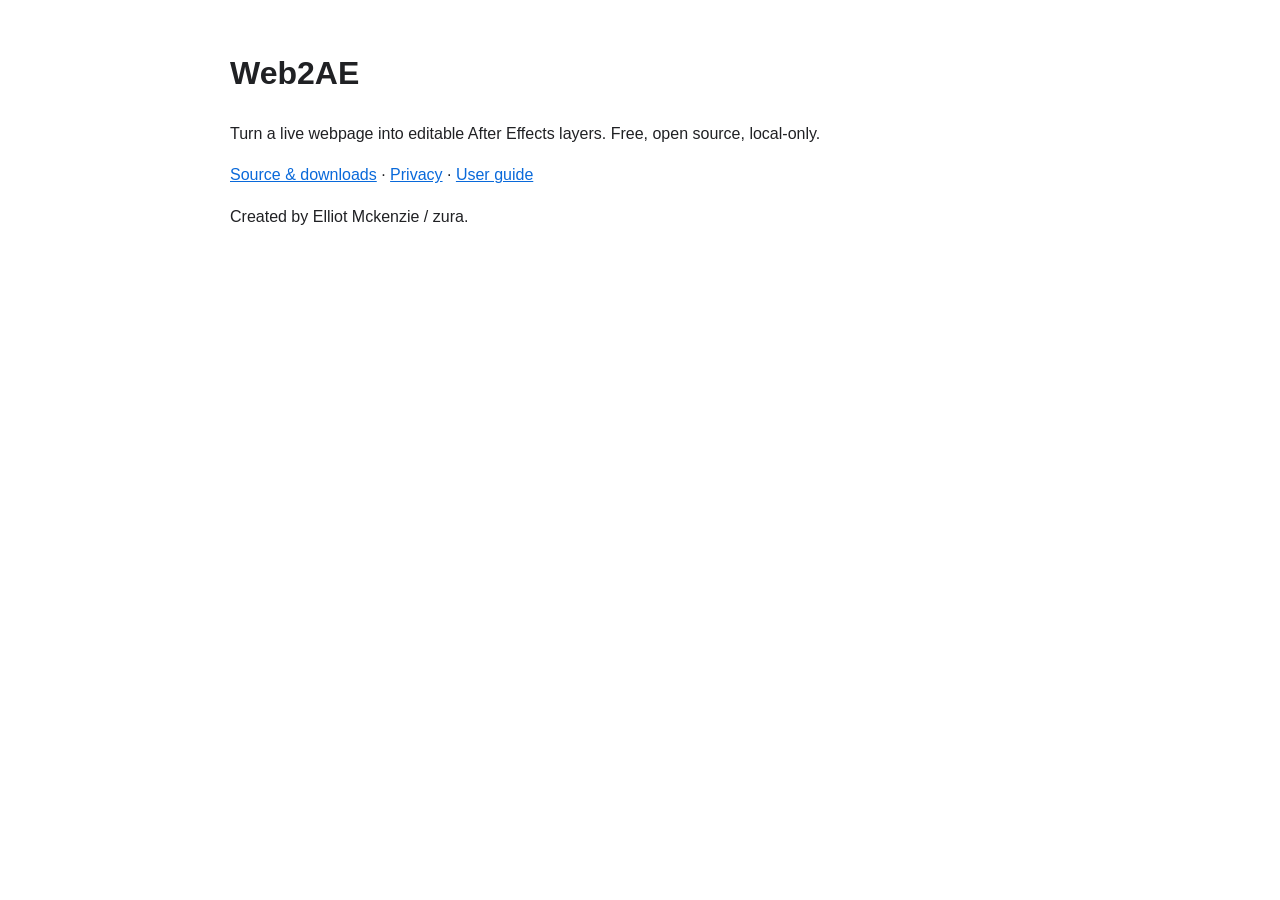
==== docs/index.html @ c720975b "Add browser popup and public release documentation" ====
<!doctype html><html><head><meta charset="utf-8"><meta name="viewport" content="width=device-width,initial-scale=1"><title>Web2AE</title><style>body{font:16px/1.6 Arial,sans-serif;max-width:820px;margin:48px auto;padding:0 24px;color:#202124}a{color:#0969da}code{background:#f6f8fa;padding:2px 5px;border-radius:4px}</style></head><body><h1>Web2AE</h1><p>Turn a live webpage into editable After Effects layers. Free, open source, local-only.</p><p><a href="https://github.com/ZURAVFX/Web2AE">Source & downloads</a> · <a href="PRIVACY.md">Privacy</a> · <a href="USER_GUIDE.md">User guide</a></p><p>Created by Elliot Mckenzie / zura.</p></body></html>
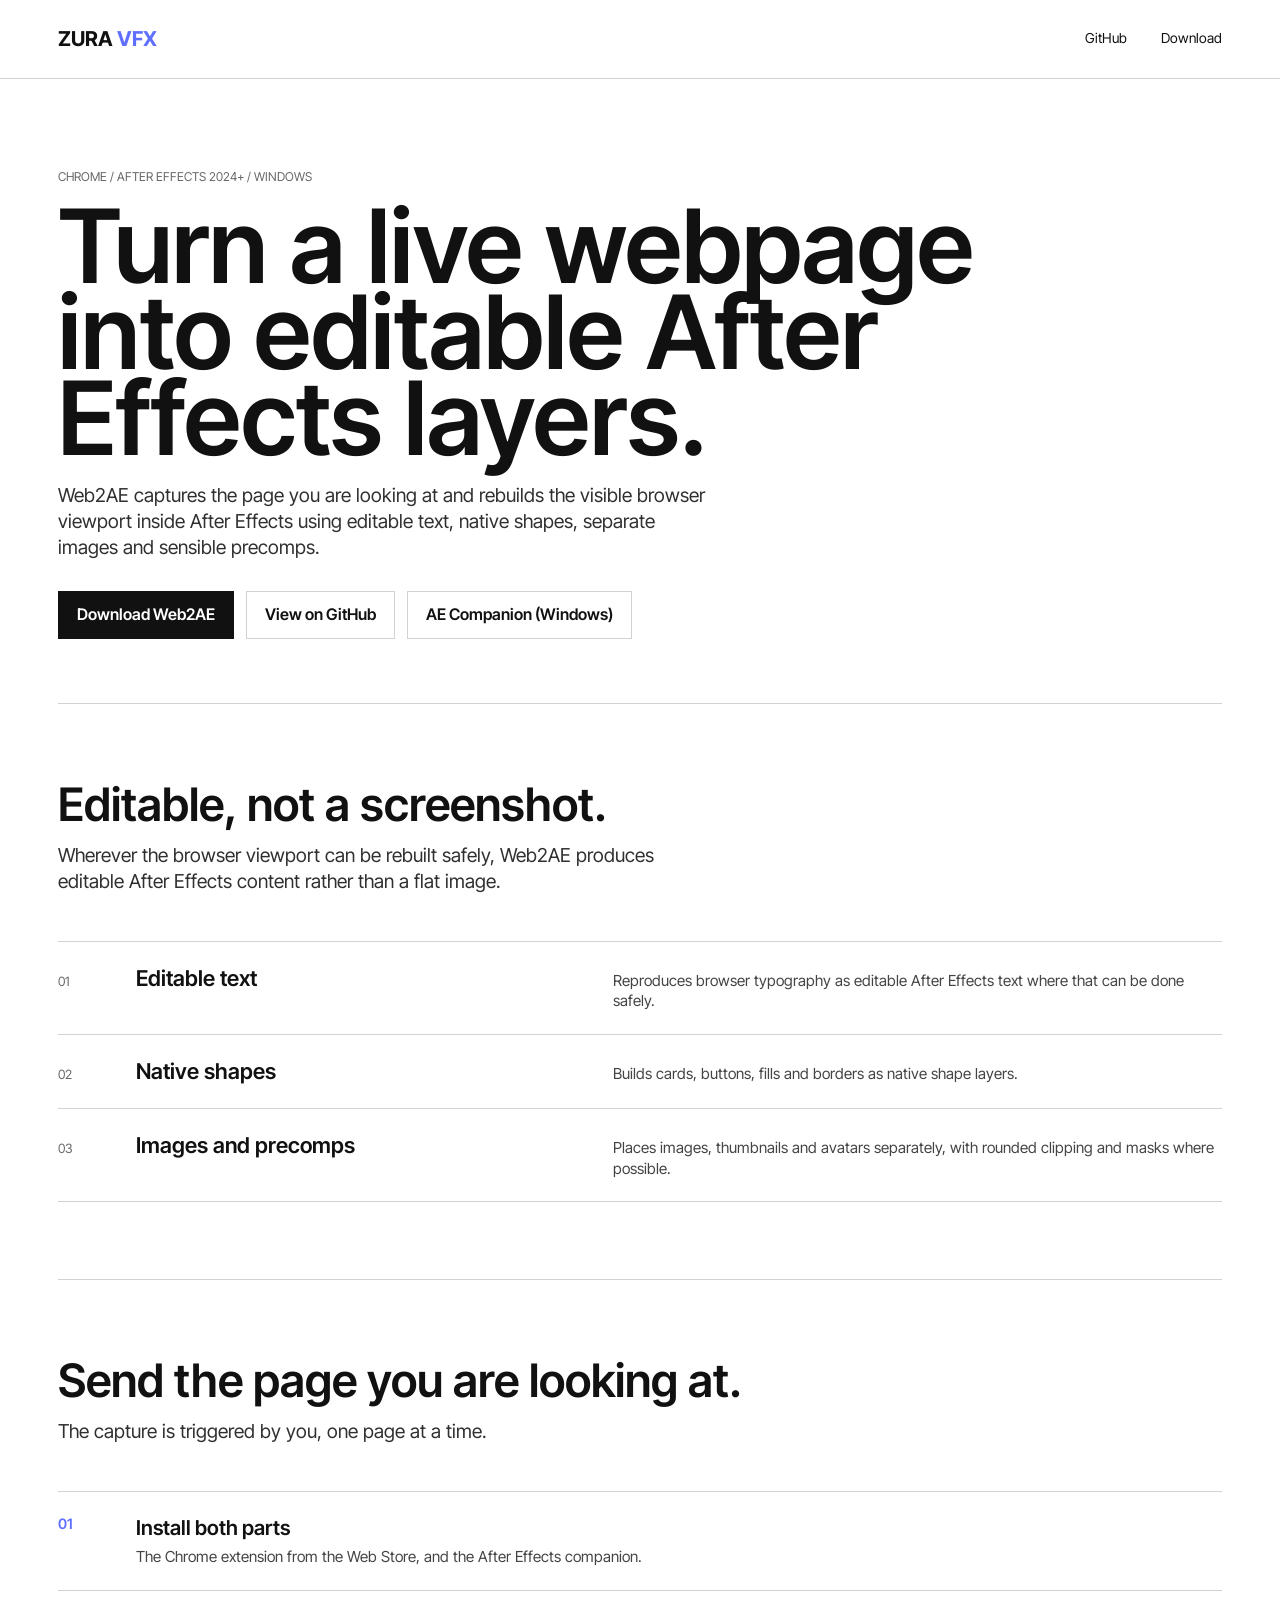
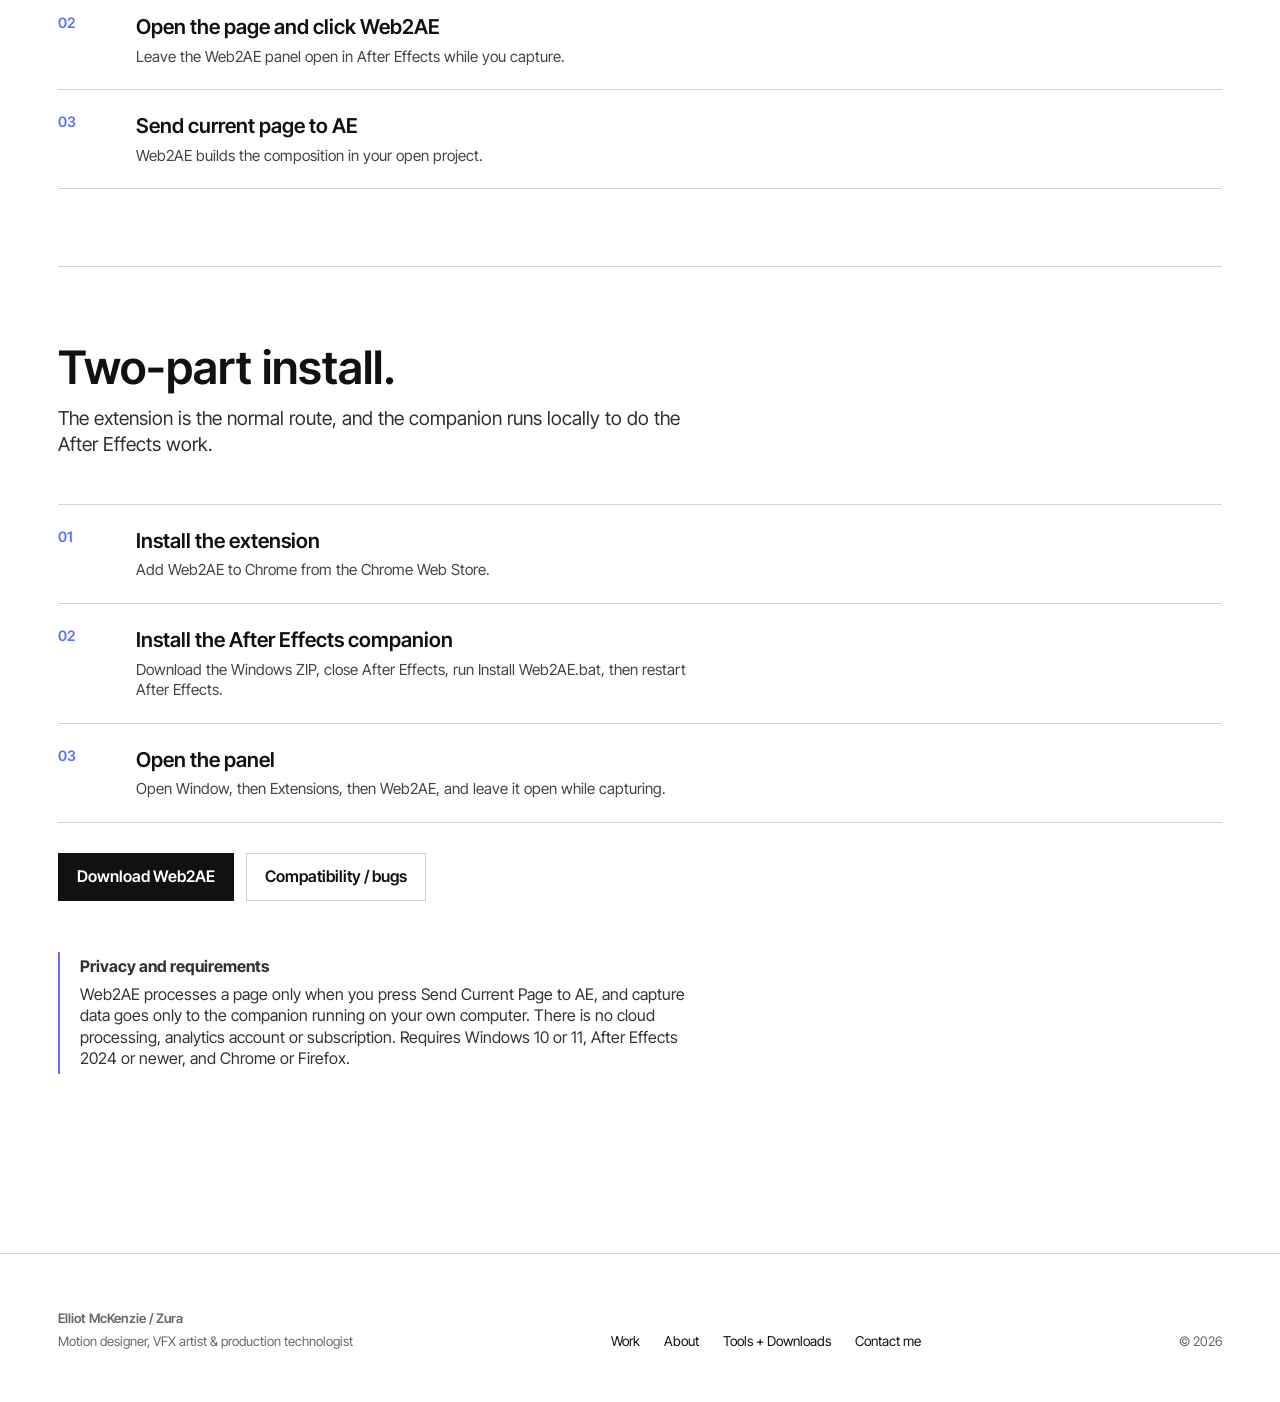
==== commit b223daae: "Add landing page in the zuravfx.com style" ====
--- a/docs/index.html
+++ b/docs/index.html
@@ -1 +1,207 @@
-<!doctype html><html><head><meta charset="utf-8"><meta name="viewport" content="width=device-width,initial-scale=1"><title>Web2AE</title><style>body{font:16px/1.6 Arial,sans-serif;max-width:820px;margin:48px auto;padding:0 24px;color:#202124}a{color:#0969da}code{background:#f6f8fa;padding:2px 5px;border-radius:4px}</style></head><body><h1>Web2AE</h1><p>Turn a live webpage into editable After Effects layers. Free, open source, local-only.</p><p><a href="https://github.com/ZURAVFX/Web2AE">Source & downloads</a> · <a href="PRIVACY.md">Privacy</a> · <a href="USER_GUIDE.md">User guide</a></p><p>Created by Elliot Mckenzie / zura.</p></body></html>
+<!doctype html>
+<html lang="en">
+<head>
+<meta charset="utf-8">
+<meta name="viewport" content="width=device-width, initial-scale=1">
+<title>Web2AE | ZURA VFX</title>
+<meta name="description" content="Turn a live webpage into editable After Effects layers.">
+<meta name="theme-color" content="#ffffff">
+<meta property="og:title" content="Web2AE | ZURA VFX">
+<meta property="og:description" content="Turn a live webpage into editable After Effects layers.">
+<meta property="og:type" content="website">
+<link rel="preconnect" href="https://fonts.googleapis.com">
+<link rel="preconnect" href="https://fonts.gstatic.com" crossorigin>
+<link href="https://fonts.googleapis.com/css2?family=Inter+Tight:wght@400;500;600;700&display=swap" rel="stylesheet">
+<script>if(!window.matchMedia("(prefers-reduced-motion: reduce)").matches){document.documentElement.classList.add("reveal-ready");}</script>
+<style>
+:root{
+  --canvas:#ffffff; --ink:#111111; --muted:#686868;
+  --well:#e8e8e8; --well-deep:#dedede; --line:#d2d2d2; --blue:#5f6fff;
+  --page-pad:clamp(18px,3vw,48px); --max:1240px; --header:78px;
+}
+*{box-sizing:border-box}
+html{scroll-behavior:smooth;min-width:320px}
+body{margin:0;background:var(--canvas);color:var(--ink);font-family:"Inter Tight",Inter,Arial,sans-serif;font-size:16px;line-height:1.35;letter-spacing:0;-webkit-font-smoothing:antialiased}
+a{color:inherit;text-decoration:none}
+img,video{max-width:100%;display:block}
+figure{margin:0}
+h1,h2,h3,p{margin:0}
+h1,h2,h3,strong{font-weight:600}
+::selection{background:var(--blue);color:#fff}
+a:focus-visible,button:focus-visible{outline:2px solid var(--blue);outline-offset:4px}
+.shell{width:min(100%,var(--max));margin-inline:auto;padding-inline:var(--page-pad)}
+
+.skip-link{position:fixed;top:12px;left:12px;z-index:100;background:var(--ink);color:#fff;padding:10px 14px;transform:translateY(-160%);transition:transform .18s}
+.skip-link:focus{transform:translateY(0)}
+
+.site-header{position:sticky;top:0;z-index:50;background:#fffffff2;backdrop-filter:blur(14px);border-bottom:1px solid var(--line)}
+.site-header__inner{display:flex;align-items:center;justify-content:space-between;gap:24px;height:var(--header);width:min(100%,var(--max));margin-inline:auto;padding-inline:var(--page-pad)}
+.wordmark{font-weight:700;font-size:clamp(1.05rem,1.6vw,1.35rem);white-space:nowrap}
+.wordmark span{color:var(--blue)}
+.site-nav{display:flex;align-items:center;gap:clamp(18px,2.6vw,40px);font-size:.86rem}
+.site-nav a{padding:6px 0;border-bottom:1px solid transparent;transition:color .16s,border-color .16s}
+.site-nav a:hover{color:var(--blue);border-color:var(--blue)}
+
+.intro{padding:clamp(56px,7vw,110px) 0 clamp(40px,5vw,72px)}
+.kicker{color:var(--muted);text-transform:uppercase;font-size:.76rem}
+.intro h1{margin:18px 0 0;font-size:clamp(3rem,8vw,7.5rem);line-height:.84;max-width:16ch}
+.lede{margin-top:22px;max-width:60ch;color:#303030;font-size:clamp(1.02rem,1.5vw,1.3rem)}
+.actions{display:flex;flex-wrap:wrap;gap:12px;margin-top:30px}
+.btn{display:inline-flex;align-items:center;gap:10px;min-height:48px;padding:0 18px;border:1px solid var(--line);background:var(--canvas);font:inherit;font-weight:600;transition:border-color .16s,background-color .16s,color .16s}
+.btn:hover{border-color:var(--blue);background:var(--well);color:var(--blue)}
+.btn--primary{background:var(--ink);border-color:var(--ink);color:#fff}
+.btn--primary:hover{background:#000;border-color:#000;color:#fff}
+
+.media{margin-top:clamp(38px,5vw,64px)}
+.mask-frame{position:relative;border:1.25px solid var(--blue);background:var(--well-deep);aspect-ratio:16/9}
+.mask-frame img,.mask-frame video{width:100%;height:100%;object-fit:cover}
+.mask-point{position:absolute;z-index:2;width:7px;height:7px;border:1px solid var(--blue);background:var(--canvas);transform:translate(-50%,-50%)}
+.mask-point--tl{top:0;left:0}
+.mask-point--tr{top:0;left:100%}
+.mask-point--bl{top:100%;left:0}
+.mask-point--br{top:100%;left:100%}
+
+.band{border-top:1px solid var(--line);padding:clamp(46px,6vw,92px) 0}
+.band h2{font-size:clamp(1.9rem,3.6vw,3.4rem);line-height:1;max-width:24ch}
+.band .lede{margin-top:16px}
+
+.rows,.steps{list-style:none;margin:clamp(28px,3.6vw,48px) 0 0;padding:0;border-top:1px solid var(--line)}
+.rows li{display:grid;grid-template-columns:52px minmax(0,1fr) minmax(0,1.35fr);gap:clamp(14px,2vw,32px);align-items:baseline;padding:22px 0;border-bottom:1px solid var(--line)}
+.rows .n{color:var(--muted);font-size:.8rem}
+.rows .t{font-weight:600;font-size:clamp(1.05rem,1.7vw,1.5rem)}
+.rows .d{color:#444;font-size:.95rem}
+
+.steps{counter-reset:s}
+.steps li{counter-increment:s;display:grid;grid-template-columns:52px minmax(0,1fr);gap:clamp(14px,2vw,32px);padding:22px 0;border-bottom:1px solid var(--line)}
+.steps li::before{content:counter(s,decimal-leading-zero);color:var(--blue);font-weight:600;font-size:.9rem}
+.steps .t{font-weight:600;font-size:clamp(1.02rem,1.6vw,1.35rem)}
+.steps .d{color:#444;font-size:.95rem;margin-top:6px;max-width:62ch}
+
+.note{margin-top:clamp(30px,4vw,54px);border-left:2px solid var(--blue);padding:4px 0 4px 20px;max-width:70ch;color:#333}
+.note b{display:block;margin-bottom:6px}
+
+.site-footer{border-top:1px solid var(--line);margin-top:clamp(60px,8vw,120px)}
+.site-footer__inner{width:min(100%,var(--max));margin-inline:auto;padding:clamp(34px,4vw,52px) var(--page-pad);display:flex;flex-wrap:wrap;gap:20px 40px;justify-content:space-between;align-items:flex-end}
+.site-footer__name{font-weight:600;color:var(--ink)}
+.site-footer p{color:var(--muted);font-size:.82rem;margin-top:5px}
+.site-footer nav{display:flex;flex-wrap:wrap;gap:24px;font-size:.85rem}
+.site-footer nav a:hover{color:var(--blue)}
+
+.reveal-ready [data-reveal]{transform:translateY(14px);transition:transform .7s cubic-bezier(.22,1,.36,1)}
+.reveal-ready [data-reveal].is-visible{transform:none}
+
+@media (max-width:820px){
+  :root{--header:62px}
+  .site-nav{gap:16px;font-size:.8rem}
+  .rows li{grid-template-columns:34px minmax(0,1fr);gap:8px 16px}
+  .rows .d{grid-column:2}
+  .steps li{grid-template-columns:34px minmax(0,1fr);gap:8px 16px}
+}
+@media (max-width:470px){
+  .site-nav a:not(:last-child){display:none}
+}
+@media (prefers-reduced-motion:reduce){
+  html{scroll-behavior:auto}
+  .reveal-ready [data-reveal]{transform:none;transition:none}
+}
+</style>
+</head>
+<body>
+<a class="skip-link" href="#main">Skip to content</a>
+
+<header class="site-header">
+  <div class="site-header__inner">
+    <a class="wordmark" href="https://zuravfx.com" aria-label="ZURA VFX, home">ZURA <span>VFX</span></a>
+    <nav class="site-nav" aria-label="Page navigation">
+      <a href="https://github.com/ZURAVFX/Web2AE">GitHub</a>
+      <a href="#install">Download</a>
+    </nav>
+  </div>
+</header>
+
+<main id="main">
+  <div class="shell">
+
+    <section class="intro">
+      <p class="kicker">Chrome / After Effects 2024+ / Windows</p>
+      <h1>Turn a live webpage into editable After Effects layers.</h1>
+      <p class="lede">Web2AE captures the page you are looking at and rebuilds the visible browser viewport inside After Effects using editable text, native shapes, separate images and sensible precomps.</p>
+      <div class="actions">
+        <a class="btn btn--primary" href="https://chromewebstore.google.com/detail/web2ae-%E2%80%94-live-web-to-afte/apfelhnjcinfnjmddlfnikepkddpdllk">Download Web2AE</a>
+        <a class="btn" href="https://github.com/ZURAVFX/Web2AE">View on GitHub</a>
+        <a class="btn" href="https://github.com/ZURAVFX/Web2AE/releases/download/v1.0.2/Web2AE-v1.0.2-AE-Companion-Windows.zip">AE Companion (Windows)</a>
+      </div>
+    </section>
+
+    <section class="band">
+      <h2>Editable, not a screenshot.</h2>
+      <p class="lede">Wherever the browser viewport can be rebuilt safely, Web2AE produces editable After Effects content rather than a flat image.</p>
+      <ul class="rows" data-reveal>
+        <li><span class="n">01</span><span class="t">Editable text</span><span class="d">Reproduces browser typography as editable After Effects text where that can be done safely.</span></li>
+        <li><span class="n">02</span><span class="t">Native shapes</span><span class="d">Builds cards, buttons, fills and borders as native shape layers.</span></li>
+        <li><span class="n">03</span><span class="t">Images and precomps</span><span class="d">Places images, thumbnails and avatars separately, with rounded clipping and masks where possible.</span></li>
+      </ul>
+    </section>
+
+    <section class="band">
+      <h2>Send the page you are looking at.</h2>
+      <p class="lede">The capture is triggered by you, one page at a time.</p>
+      <ol class="steps" data-reveal>
+        <li><div><span class="t">Install both parts</span><p class="d">The Chrome extension from the Web Store, and the After Effects companion.</p></div></li>
+        <li><div><span class="t">Open the page and click Web2AE</span><p class="d">Leave the Web2AE panel open in After Effects while you capture.</p></div></li>
+        <li><div><span class="t">Send current page to AE</span><p class="d">Web2AE builds the composition in your open project.</p></div></li>
+      </ol>
+    </section>
+
+    <section class="band" id="install">
+      <h2>Two-part install.</h2>
+      <p class="lede">The extension is the normal route, and the companion runs locally to do the After Effects work.</p>
+      <ol class="steps" data-reveal>
+        <li><div><span class="t">Install the extension</span><p class="d">Add Web2AE to Chrome from the Chrome Web Store.</p></div></li>
+        <li><div><span class="t">Install the After Effects companion</span><p class="d">Download the Windows ZIP, close After Effects, run Install Web2AE.bat, then restart After Effects.</p></div></li>
+        <li><div><span class="t">Open the panel</span><p class="d">Open Window, then Extensions, then Web2AE, and leave it open while capturing.</p></div></li>
+      </ol>
+      <div class="actions">
+        <a class="btn btn--primary" href="https://chromewebstore.google.com/detail/web2ae-%E2%80%94-live-web-to-afte/apfelhnjcinfnjmddlfnikepkddpdllk">Download Web2AE</a>
+        <a class="btn" href="https://github.com/ZURAVFX/Web2AE/issues">Compatibility / bugs</a>
+      </div>
+      <div class="note">
+        <b>Privacy and requirements</b>
+        Web2AE processes a page only when you press Send Current Page to AE, and capture data goes only to the companion running on your own computer. There is no cloud processing, analytics account or subscription. Requires Windows 10 or 11, After Effects 2024 or newer, and Chrome or Firefox.
+      </div>
+    </section>
+
+  </div>
+</main>
+
+<footer class="site-footer">
+  <div class="site-footer__inner">
+    <div>
+      <p class="site-footer__name">Elliot McKenzie / Zura</p>
+      <p>Motion designer, VFX artist &amp; production technologist</p>
+    </div>
+    <nav aria-label="Footer navigation">
+      <a href="https://zuravfx.com/work/">Work</a>
+      <a href="https://zuravfx.com/about/">About</a>
+      <a href="https://zuravfx.com/products/">Tools + Downloads</a>
+      <a href="https://zuravfx.com/contact/">Contact me</a>
+    </nav>
+    <p>© 2026</p>
+  </div>
+</footer>
+
+<script>
+  if (document.documentElement.classList.contains("reveal-ready")) {
+    const observer = new IntersectionObserver((entries) => {
+      entries.forEach((entry) => {
+        if (entry.isIntersecting) {
+          entry.target.classList.add("is-visible");
+          observer.unobserve(entry.target);
+        }
+      });
+    }, { threshold: 0.08, rootMargin: "0px 0px -5% 0px" });
+    document.querySelectorAll("[data-reveal]").forEach((el) => observer.observe(el));
+  }
+</script>
+</body>
+</html>
